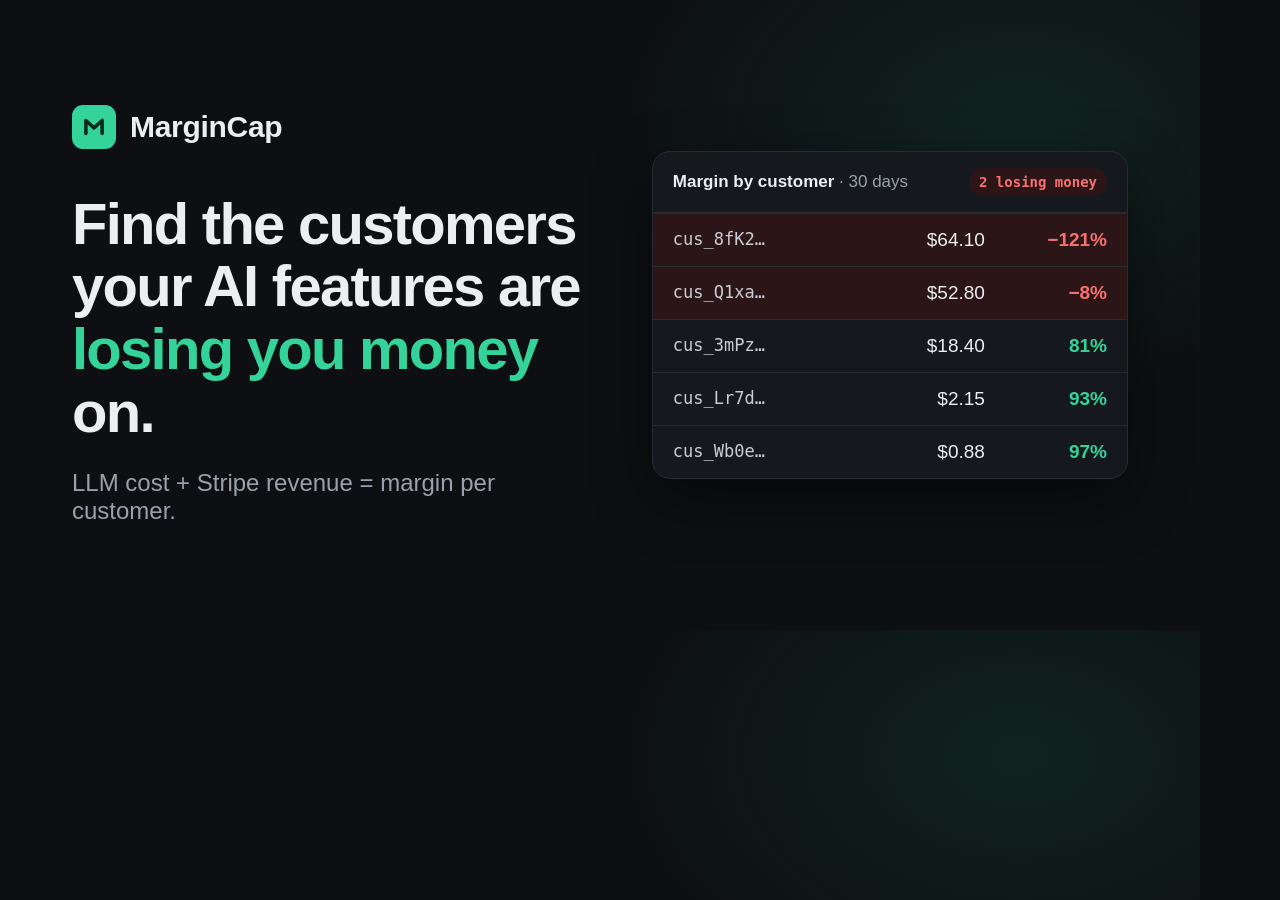
==== assets/og.html @ 0cb4ef38 "Initial commit: MarginCap landing page, validation kit, deploy tooling - site/: landing page (waitli" ====
<!doctype html>
<html><head><meta charset="utf-8">
<!-- Source for site/og.png (1200x630 social preview). Re-render:
     "/Applications/Google Chrome.app/Contents/MacOS/Google Chrome" --headless --hide-scrollbars --window-size=1200,630 --screenshot=site/og.png assets/og.html -->
<style>
  * { box-sizing: border-box; margin: 0; }
  html, body { width: 1200px; height: 630px; overflow: hidden; }
  body {
    background: #0d0f12; color: #eceef1;
    font-family: -apple-system, BlinkMacSystemFont, "Segoe UI", Inter, Helvetica, Arial, sans-serif;
    padding: 64px 72px; display: grid; grid-template-columns: 1.1fr 1fr; gap: 56px; align-items: center;
    background-image: radial-gradient(600px 400px at 85% 20%, rgba(52,211,153,.10), transparent 70%);
  }
  .logo { display: flex; align-items: center; gap: 14px; font-weight: 700; font-size: 30px; letter-spacing: -0.01em; margin-bottom: 44px; }
  .mark { width: 44px; height: 44px; border-radius: 11px; background: #34d399; display: grid; place-items: center; }
  h1 { font-size: 58px; line-height: 1.08; letter-spacing: -0.03em; font-weight: 800; }
  h1 em { font-style: normal; color: #34d399; }
  p { margin-top: 26px; font-size: 24px; color: #9aa1ac; }
  .card { background: #15181d; border: 1px solid #272c34; border-radius: 18px; overflow: hidden; box-shadow: 0 20px 60px rgba(0,0,0,.45); }
  .head { display: flex; justify-content: space-between; align-items: center; padding: 16px 20px; border-bottom: 1px solid #272c34; font-size: 17px; color: #9aa1ac; }
  .head b { color: #eceef1; }
  .pill { font: 600 14px ui-monospace, Menlo, monospace; padding: 6px 10px; border-radius: 999px; background: #2c1517; color: #f87171; }
  .row { display: grid; grid-template-columns: 1.3fr 1fr 0.9fr; padding: 15px 20px; border-top: 1px solid #272c34; font-size: 19px; font-variant-numeric: tabular-nums; }
  .row:first-of-type { border-top: 0; }
  .row span:nth-child(2), .row span:nth-child(3) { text-align: right; }
  .cust { font-family: ui-monospace, Menlo, monospace; font-size: 17px; color: #c9ced6; }
  .bad { background: #2c1517; }
  .neg { color: #f87171; font-weight: 700; }
  .pos { color: #34d399; font-weight: 700; }
</style></head>
<body>
  <div>
    <div class="logo"><span class="mark"><svg width="26" height="26" viewBox="0 0 16 16" fill="none" stroke="#062b1f" stroke-width="2.2" stroke-linecap="round" stroke-linejoin="round"><path d="M3 12V4l5 4.5L13 4v8"/></svg></span>MarginCap</div>
    <h1>Find the customers your AI features are <em>losing you money</em> on.</h1>
    <p>LLM cost + Stripe revenue = margin per customer.</p>
  </div>
  <div class="card">
    <div class="head"><span><b>Margin by customer</b> · 30 days</span><span class="pill">2 losing money</span></div>
    <div class="row bad"><span class="cust">cus_8fK2…</span><span>$64.10</span><span class="neg">−121%</span></div>
    <div class="row bad"><span class="cust">cus_Q1xa…</span><span>$52.80</span><span class="neg">−8%</span></div>
    <div class="row"><span class="cust">cus_3mPz…</span><span>$18.40</span><span class="pos">81%</span></div>
    <div class="row"><span class="cust">cus_Lr7d…</span><span>$2.15</span><span class="pos">93%</span></div>
    <div class="row"><span class="cust">cus_Wb0e…</span><span>$0.88</span><span class="pos">97%</span></div>
  </div>
</body></html>
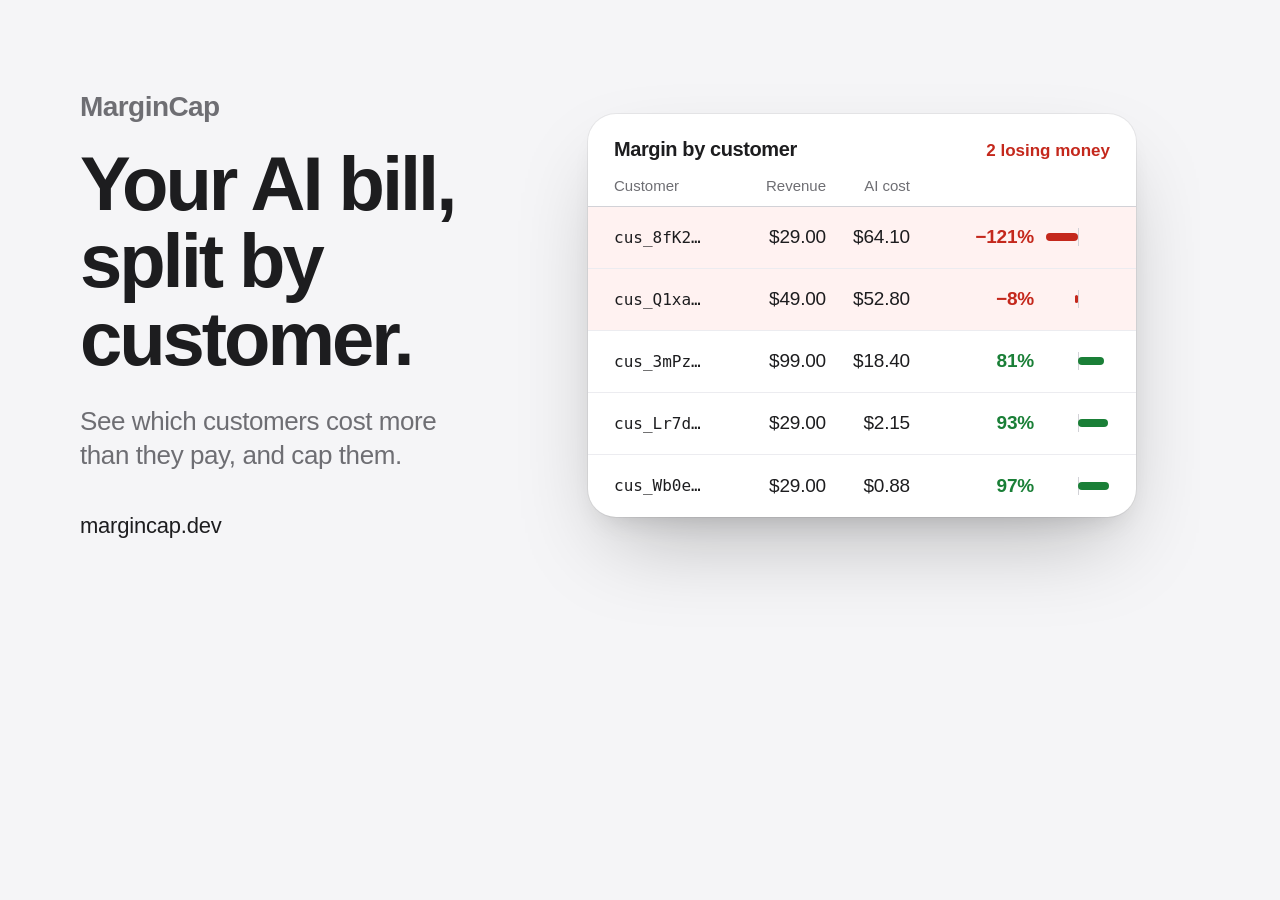
==== commit b649a156: "Redesign social preview image to match the new site Versioned og:image URL so X, LinkedIn and Slack " ====
--- a/assets/og.html
+++ b/assets/og.html
@@ -1,45 +1,61 @@
 <!doctype html>
 <html><head><meta charset="utf-8">
 <!-- Source for site/og.png (1200x630 social preview). Re-render:
-     "/Applications/Google Chrome.app/Contents/MacOS/Google Chrome" --headless --hide-scrollbars --window-size=1200,630 --screenshot=site/og.png assets/og.html -->
+     "/Applications/Google Chrome.app/Contents/MacOS/Google Chrome" --headless=new --hide-scrollbars --force-device-scale-factor=1 --window-size=1200,630 --screenshot=site/og.png assets/og.html -->
 <style>
+  /* Same system as the site: greyscale, with green/red only for profit/loss */
   * { box-sizing: border-box; margin: 0; }
   html, body { width: 1200px; height: 630px; overflow: hidden; }
   body {
-    background: #0d0f12; color: #eceef1;
-    font-family: -apple-system, BlinkMacSystemFont, "Segoe UI", Inter, Helvetica, Arial, sans-serif;
-    padding: 64px 72px; display: grid; grid-template-columns: 1.1fr 1fr; gap: 56px; align-items: center;
-    background-image: radial-gradient(600px 400px at 85% 20%, rgba(52,211,153,.10), transparent 70%);
+    background: #f5f5f7; color: #1d1d1f;
+    font-family: -apple-system, BlinkMacSystemFont, "SF Pro Display", "Helvetica Neue", "Segoe UI", Roboto, Arial, sans-serif;
+    -webkit-font-smoothing: antialiased;
+    padding: 0 64px 0 80px; display: grid; grid-template-columns: 460px 1fr; gap: 48px; align-items: center;
   }
-  .logo { display: flex; align-items: center; gap: 14px; font-weight: 700; font-size: 30px; letter-spacing: -0.01em; margin-bottom: 44px; }
-  .mark { width: 44px; height: 44px; border-radius: 11px; background: #34d399; display: grid; place-items: center; }
-  h1 { font-size: 58px; line-height: 1.08; letter-spacing: -0.03em; font-weight: 800; }
-  h1 em { font-style: normal; color: #34d399; }
-  p { margin-top: 26px; font-size: 24px; color: #9aa1ac; }
-  .card { background: #15181d; border: 1px solid #272c34; border-radius: 18px; overflow: hidden; box-shadow: 0 20px 60px rgba(0,0,0,.45); }
-  .head { display: flex; justify-content: space-between; align-items: center; padding: 16px 20px; border-bottom: 1px solid #272c34; font-size: 17px; color: #9aa1ac; }
-  .head b { color: #eceef1; }
-  .pill { font: 600 14px ui-monospace, Menlo, monospace; padding: 6px 10px; border-radius: 999px; background: #2c1517; color: #f87171; }
-  .row { display: grid; grid-template-columns: 1.3fr 1fr 0.9fr; padding: 15px 20px; border-top: 1px solid #272c34; font-size: 19px; font-variant-numeric: tabular-nums; }
-  .row:first-of-type { border-top: 0; }
-  .row span:nth-child(2), .row span:nth-child(3) { text-align: right; }
-  .cust { font-family: ui-monospace, Menlo, monospace; font-size: 17px; color: #c9ced6; }
-  .bad { background: #2c1517; }
-  .neg { color: #f87171; font-weight: 700; }
-  .pos { color: #34d399; font-weight: 700; }
+  .name { font-size: 28px; font-weight: 600; letter-spacing: -0.02em; color: #6e6e73; margin-bottom: 22px; }
+  h1 { font-size: 76px; line-height: 1.02; letter-spacing: -0.04em; font-weight: 600; }
+  p { text-wrap: balance; margin-top: 28px; font-size: 26px; line-height: 1.3; letter-spacing: -0.016em; color: #6e6e73; }
+  .url { margin-top: 40px; font-size: 22px; font-weight: 500; letter-spacing: -0.01em; color: #1d1d1f; }
+
+  /* The product shot: the table is the pitch */
+  .window {
+    background: #fff; border-radius: 28px; overflow: hidden;
+    box-shadow: 0 0 0 1px rgba(0,0,0,.06), 0 40px 90px -24px rgba(0,0,0,.28), 0 14px 28px -14px rgba(0,0,0,.14);
+  }
+  .head { display: flex; justify-content: space-between; align-items: baseline; padding: 24px 26px 16px; }
+  .head b { font-size: 20px; font-weight: 600; letter-spacing: -0.02em; }
+  .head span { font-size: 17px; color: #6e6e73; }
+  .head .loss { color: #c4281c; font-weight: 600; }
+  .cols, .row { display: grid; grid-template-columns: 128px 84px 84px 1fr; align-items: center; padding: 0 26px; }
+  .cols { font-size: 15px; color: #6e6e73; padding-bottom: 12px; border-bottom: 1px solid #d2d2d7; }
+  .row { height: 62px; font-size: 19px; letter-spacing: -0.01em; font-variant-numeric: tabular-nums; border-bottom: 1px solid #ececf0; }
+  .row:last-child { border-bottom: 0; }
+  .cols span:nth-child(2), .cols span:nth-child(3), .row span:nth-child(2), .row span:nth-child(3) { text-align: right; }
+  .id { font-family: ui-monospace, "SF Mono", Menlo, monospace; font-size: 16px; letter-spacing: 0; }
+  .bad { background: #fff2f1; }
+  .m { display: flex; align-items: center; justify-content: flex-end; gap: 12px; font-weight: 600; }
+  .loss { color: #c4281c; }
+  .gain { color: #1a7f37; }
+  .bar { position: relative; width: 64px; height: 8px; }
+  .bar::before { content: ""; position: absolute; left: 50%; top: -5px; bottom: -5px; width: 1px; background: #d2d2d7; }
+  .bar i { position: absolute; top: 0; bottom: 0; border-radius: 4px; }
+  .bar .down { right: 50%; background: #c4281c; }
+  .bar .up { left: 50%; background: #1a7f37; }
 </style></head>
 <body>
   <div>
-    <div class="logo"><span class="mark"><svg width="26" height="26" viewBox="0 0 16 16" fill="none" stroke="#062b1f" stroke-width="2.2" stroke-linecap="round" stroke-linejoin="round"><path d="M3 12V4l5 4.5L13 4v8"/></svg></span>MarginCap</div>
-    <h1>Find the customers your AI features are <em>losing you money</em> on.</h1>
-    <p>LLM cost + Stripe revenue = margin per customer.</p>
+    <div class="name">MarginCap</div>
+    <h1>Your AI bill, split by customer.</h1>
+    <p>See which customers cost more than they pay, and cap them.</p>
+    <div class="url">margincap.dev</div>
   </div>
-  <div class="card">
-    <div class="head"><span><b>Margin by customer</b> · 30 days</span><span class="pill">2 losing money</span></div>
-    <div class="row bad"><span class="cust">cus_8fK2…</span><span>$64.10</span><span class="neg">−121%</span></div>
-    <div class="row bad"><span class="cust">cus_Q1xa…</span><span>$52.80</span><span class="neg">−8%</span></div>
-    <div class="row"><span class="cust">cus_3mPz…</span><span>$18.40</span><span class="pos">81%</span></div>
-    <div class="row"><span class="cust">cus_Lr7d…</span><span>$2.15</span><span class="pos">93%</span></div>
-    <div class="row"><span class="cust">cus_Wb0e…</span><span>$0.88</span><span class="pos">97%</span></div>
+  <div class="window">
+    <div class="head"><b>Margin by customer</b><span class="loss">2 losing money</span></div>
+    <div class="cols"><span>Customer</span><span>Revenue</span><span>AI cost</span><span></span></div>
+    <div class="row bad"><span class="id">cus_8fK2…</span><span>$29.00</span><span>$64.10</span><span class="m loss">−121%<span class="bar"><i class="down" style="width:32px"></i></span></span></div>
+    <div class="row bad"><span class="id">cus_Q1xa…</span><span>$49.00</span><span>$52.80</span><span class="m loss">−8%<span class="bar"><i class="down" style="width:3px"></i></span></span></div>
+    <div class="row"><span class="id">cus_3mPz…</span><span>$99.00</span><span>$18.40</span><span class="m gain">81%<span class="bar"><i class="up" style="width:26px"></i></span></span></div>
+    <div class="row"><span class="id">cus_Lr7d…</span><span>$29.00</span><span>$2.15</span><span class="m gain">93%<span class="bar"><i class="up" style="width:30px"></i></span></span></div>
+    <div class="row"><span class="id">cus_Wb0e…</span><span>$29.00</span><span>$0.88</span><span class="m gain">97%<span class="bar"><i class="up" style="width:31px"></i></span></span></div>
   </div>
 </body></html>
